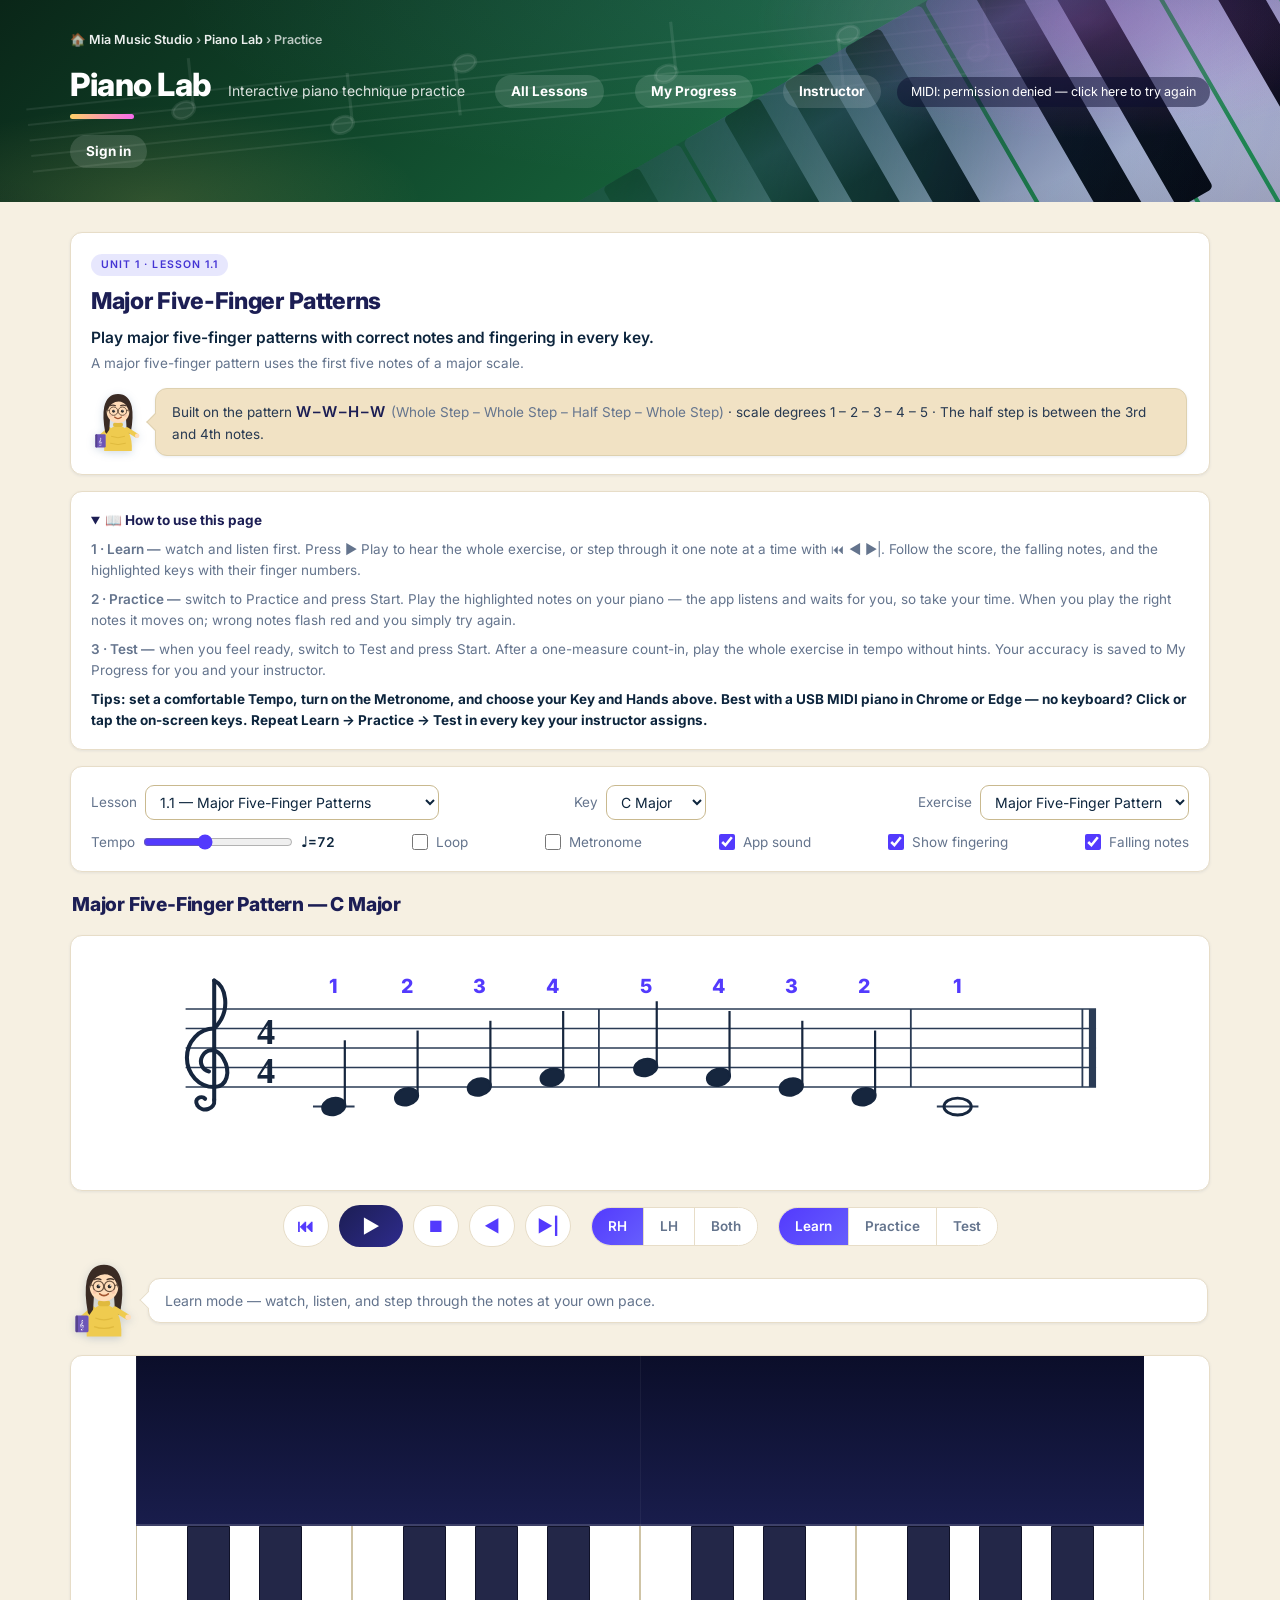
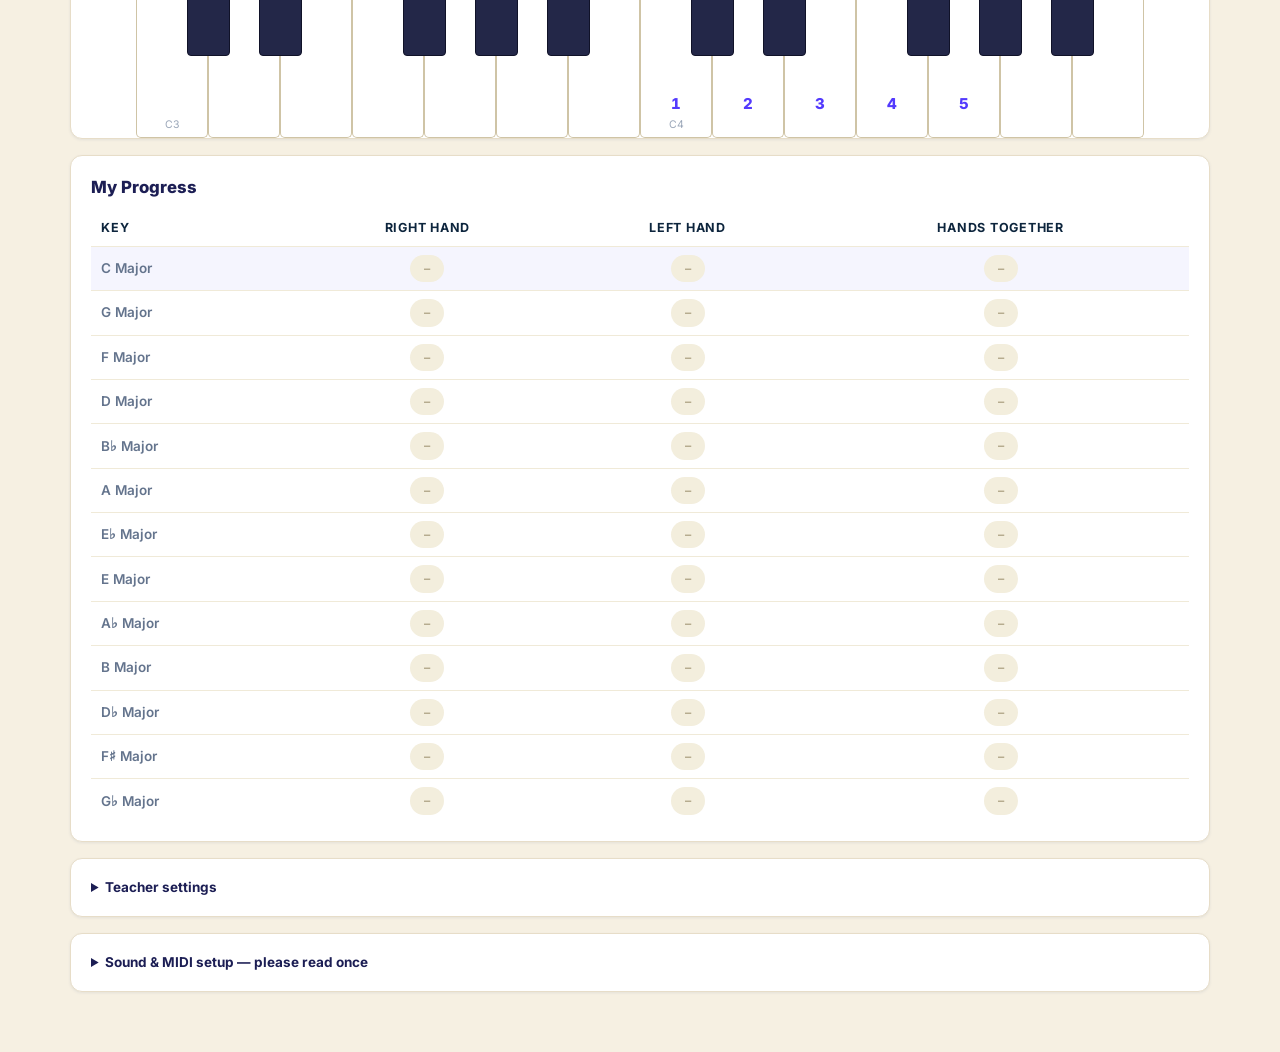
==== app.html @ 4e0ab6de "Piano Lab: prominent header Sign out for signed-in students (shared-device safe)" ====
<!DOCTYPE html>
<html lang="en">
<head>
<meta charset="UTF-8">
<meta name="viewport" content="width=device-width, initial-scale=1.0">
<title>Piano Lab</title>
<link rel="stylesheet" href="css/style.css?v=071">
<link rel="icon" type="image/svg+xml" href="favicon.svg">
</head>
<body>
<svg width="0" height="0" style="position:absolute" aria-hidden="true"><defs><g id="miaShape">
  <g class="armL"><line x1="42" y1="86" x2="26" y2="100" stroke="#EFCB4F" stroke-width="9" stroke-linecap="round"/></g>
  <path d="M34 92 Q28 60 32 40 Q38 14 60 14 Q82 14 88 40 Q92 60 86 92 Q82 98 78 94 L76 60 Q74 42 60 42 Q46 42 44 60 L42 94 Q38 98 34 92 Z" fill="#3A2B24"/>
  <path d="M32 130 Q30 82 60 78 Q90 82 88 130 Z" fill="#EFCB4F"/>
  <rect x="50" y="72" width="20" height="9" rx="4" fill="#e0ba3e"/>
  <path d="M46 100 Q60 106 74 100 M44 114 Q60 120 76 114" fill="none" stroke="#e0ba3e" stroke-width="2"/>
  <g><rect x="14" y="96" width="21" height="27" rx="2.5" fill="#6D55B8"/><rect x="14" y="96" width="4" height="27" rx="2" fill="#57448f"/><text x="19" y="116" font-size="15" fill="#fff" font-family="serif">&#119070;</text></g>
  <circle cx="60" cy="50" r="23" fill="#FFDCB8"/>
  <path d="M38 52 Q34 20 60 18 Q86 20 82 52 Q80 34 66 30 Q56 28 48 34 Q40 40 38 52 Z" fill="#3A2B24"/>
  <path class="browL" d="M44 38 Q50 35.5 55 38" fill="none" stroke="#4a382e" stroke-width="2.2" stroke-linecap="round"/>
  <path class="browR" d="M65 38 Q70 35.5 76 38" fill="none" stroke="#4a382e" stroke-width="2.2" stroke-linecap="round"/>
  <circle cx="51" cy="49" r="3" fill="#2B2B2B"/><circle cx="69" cy="49" r="3" fill="#2B2B2B"/>
  <circle cx="52.2" cy="47.9" r="1" fill="#fff"/><circle cx="70.2" cy="47.9" r="1" fill="#fff"/>
  <circle cx="51" cy="49" r="8.5" fill="none" stroke="#6b5340" stroke-width="2"/>
  <circle cx="69" cy="49" r="8.5" fill="none" stroke="#6b5340" stroke-width="2"/>
  <line x1="59.5" y1="49" x2="60.5" y2="49" stroke="#6b5340" stroke-width="2"/>
  <line x1="42.5" y1="48" x2="38" y2="46" stroke="#6b5340" stroke-width="2"/>
  <line x1="77.5" y1="48" x2="82" y2="46" stroke="#6b5340" stroke-width="2"/>
  <circle cx="45" cy="58" r="3" fill="#f6b8a0" opacity=".55"/><circle cx="75" cy="58" r="3" fill="#f6b8a0" opacity=".55"/>
  <path class="mouth-smile" d="M53 61 Q60 67 67 61" fill="none" stroke="#a3542f" stroke-width="2.6" stroke-linecap="round"/>
  <g class="armR"><line x1="78" y1="86" x2="97" y2="98" stroke="#EFCB4F" stroke-width="9" stroke-linecap="round"/><circle cx="99" cy="99" r="4.5" fill="#FFDCB8"/></g>
</g></defs></svg>
<header class="pl-header">
  <div class="inner">
    <nav class="crumbs">🏠 <a href="https://miahlee90.github.io/">Mia Music Studio</a> › <a href="index.html">Piano Lab</a> › <span data-i18n="crumb.practice"></span></nav>
    <h1 id="appName"></h1>
    <span class="sub" data-i18n="app.subtitle"></span>
    <a class="hdr-link" href="lessons.html" data-i18n="toc.title"></a>
    <a class="hdr-link" href="student.html" data-i18n="prog.myProgress"></a>
    <a class="hdr-link" href="teacher.html" data-i18n="nav.instructor"></a>
    <span class="midi-chip" id="midiChip" data-i18n="midi.init"></span>
  </div>
</header>
<main class="pl-main">
  <section class="lesson-head card">
    <div class="crumb" id="lessonCrumb"></div>
    <h2 id="lessonTitle"></h2>
    <p class="goal" id="lessonGoal"></p>
    <p class="desc" id="lessonDesc"></p>
    <div class="mia-strip mia-strip-sm">
      <svg class="mia-avatar" viewBox="10 8 100 126" aria-hidden="true"><use href="#miaShape"/></svg>
      <div class="mia-bubble" id="formulaChip"></div>
    </div>
  </section>
  <details class="pl-setup card" open>
    <summary data-i18n="howto.title"></summary>
    <p><b data-i18n="howto.s1t"></b> <span data-i18n="howto.s1b"></span></p>
    <p><b data-i18n="howto.s2t"></b> <span data-i18n="howto.s2b"></span></p>
    <p><b data-i18n="howto.s3t"></b> <span data-i18n="howto.s3b"></span></p>
    <p class="local-note" data-i18n="howto.tips"></p>
  </details>
  <section class="pl-controls card">
    <div class="ctl-row ctl-row-3col">
      <label><span data-i18n="ui.lesson"></span><select id="selLesson"></select></label>
      <label class="mid"><span data-i18n="ui.key"></span><select id="selKey"></select></label>
      <label id="exWrap"><span data-i18n="ui.exercise"></span><select id="selEx"></select></label>
    </div>
    <div class="ctl-row">
      <label class="tempo"><span data-i18n="ui.tempo"></span>
        <input type="range" id="tempo" min="40" max="144" step="4" value="72">
        <b>♩=<span id="tempoVal">72</span></b></label>
      <label class="chk"><input type="checkbox" id="chkLoop"><span data-i18n="ui.loop"></span></label>
      <label class="chk"><input type="checkbox" id="chkMet"><span data-i18n="ui.metronome"></span></label>
      <label class="chk" id="subdivWrap" style="display:none"><input type="checkbox" id="chkSubdiv"><span data-i18n="ui.subdiv"></span></label>
      <label class="chk"><input type="checkbox" id="chkSound" checked><span data-i18n="ui.sound"></span></label>
      <label class="chk"><input type="checkbox" id="chkFing" checked><span data-i18n="ui.fingering"></span></label>
      <label class="chk"><input type="checkbox" id="chkFall" checked><span data-i18n="ui.fall"></span></label>
      <label class="chk" id="guideWrap"><input type="checkbox" id="chkGuide"><span data-i18n="ui.guide"></span></label>
      <label class="tempo" id="tolWrap"><span data-i18n="ui.tolerance"></span>
        <input type="range" id="tol" min="80" max="400" step="20" value="180">
        <b><span id="tolVal">180</span> ms</b></label>
    </div>
  </section>

  <h2 id="exTitle" class="ex-title"></h2>
  <section id="score" class="score-wrap card" aria-label="Musical score"></section>
  <div class="play-strip">
    <div class="transport">
      <button id="btnRestart" data-i18n-title="ui.restart">⏮</button>
      <button id="btnPlay" class="big" data-i18n-title="ui.play">▶</button>
      <button id="btnStop" data-i18n-title="ui.stop">⏹</button>
      <button id="btnPrev" data-i18n-title="ui.prev">◀</button>
      <button id="btnNext" data-i18n-title="ui.next">▶|</button>
      <button id="btnStart" class="big start" data-i18n="ui.start"></button>
    </div>
    <div class="seg" id="segHand" role="group" aria-label="Hands"></div>
    <div class="seg" id="segMode" role="group" aria-label="Mode"></div>
  </div>
  <div class="mia-strip">
    <svg class="mia-avatar" viewBox="10 8 100 126" aria-hidden="true"><use href="#miaShape"/></svg>
    <div class="mia-bubble" id="fbText" aria-live="polite"></div>
  </div>
  <section id="kbd" class="kbd-wrap" aria-label="Piano keyboard"></section>

  <section class="card prog-card">
    <h3 data-i18n="prog.title"></h3>
    <div id="progList"></div>
  </section>

  <details class="pl-setup card" id="teacherPanel">
    <summary data-i18n="teacher.title"></summary>
    <p data-i18n="teacher.keys"></p>
    <div id="teacherKeys" class="tkeys"></div>
    <p style="margin-top:14px"><label class="chk"><input type="checkbox" id="chkFingEdit"><span data-i18n="ui.fingerEdit"></span></label></p>
  </details>

  <details class="pl-setup card">
    <summary data-i18n="setup.title"></summary>
    <p class="local-note" data-i18n="setup.local"></p>
    <p data-i18n="setup.p1"></p>
    <p data-i18n="setup.p2"></p>
    <p data-i18n="setup.p3"></p>
    <p data-i18n="setup.p4"></p>
  </details>
</main>
<script src="js/config.js?v=071"></script>
<script src="locales/en.js?v=071"></script>
<script src="locales/es.js?v=071"></script>
<script src="js/i18n.js?v=071"></script>
<script src="js/pitch.js?v=071"></script>
<script src="js/exercises.js?v=071"></script>
<script src="js/lessons.js?v=071"></script>
<script src="js/curriculum.js?v=071"></script>
<script src="js/lms.js?v=071"></script>
<script src="js/notation.js?v=071"></script>
<script src="js/piano.js?v=071"></script>
<script src="js/fall.js?v=071"></script>
<script src="js/audio.js?v=071"></script>
<script src="js/midi.js?v=071"></script>
<script src="js/player.js?v=071"></script>
<script src="js/practice.js?v=071"></script>
<script src="js/progress.js?v=071"></script>
<script src="js/app.js?v=071"></script>
</body>
</html>
---- css/style.css ----
/* Piano Lab — stylesheet aligned with the Music Fundamentals design system
   (DESIGN-stripe.md visual language): indigo CTA #533afd used sparingly,
   ink-navy text #0d253d (never black), cream background, gradient-mesh header
   band, pill buttons, 12px hairline cards with blue-tinted shadows, Inter.
   RH = indigo (primary), LH = amber (accent) — consistent everywhere. */
@import url('https://fonts.googleapis.com/css2?family=Inter:wght@300;400;500;600;800&display=swap');

:root{
  --primary:#533afd; --primary-dark:#4434d4; --primary-press:#2e2b8c; --primary-soft:#665efd;
  --primary-subtle:#b9b9f9; --brand-dark:#1c1e54;
  --ink:#0d253d; --ink-2:#273951; --muted:#64748d;
  --accent:#E8A33D; --accent-dark:#cf8f2e;
  --correct:#2E8B57; --wrong:#ea2261; --done:#9aa6b8;
  --bg:#f6f0e2; --card:#ffffff; --cream:#f1e2c4; --hairline:#e7ddc8; --hairline-input:#c9b98f;
  --rh:var(--primary); --lh:var(--accent-dark);
  --radius:12px;
  --shadow:0 1px 3px rgba(0,55,112,.08);
  --shadow-2:0 8px 24px rgba(0,55,112,.08), 0 2px 6px rgba(0,55,112,.04);
}
*{box-sizing:border-box;margin:0;padding:0}
body{font-family:Inter,"SF Pro Display",-apple-system,"Segoe UI",Roboto,"Noto Sans",sans-serif;
  background:var(--bg);color:var(--ink);font-size:15.5px;line-height:1.55}
b,strong{font-weight:600}

/* header — same hero art as the studio's lesson index: deep navy-indigo
   gradient, big diagonal piano keys entering from the right, faint tilted
   staff + notes, glow + vignette (artwork shared from the v2 design system) */
.pl-header{color:#fff;position:relative;overflow:hidden;
  /* Piano Lab identity: GREEN (matches the front door) */
  background:linear-gradient(135deg,#0a2618 0%,#155e38 55%,#27ae60 100%)}
.pl-header::before{
  content:"";position:absolute;inset:0;z-index:0;pointer-events:none;
  background:url("data:image/svg+xml;utf8,<svg xmlns='http://www.w3.org/2000/svg' width='900' height='260' viewBox='0 0 900 260' preserveAspectRatio='xMaxYMid slice'><defs><radialGradient id='glow' cx='0.68' cy='0.2' r='0.55'><stop offset='0' stop-color='%237fb4ff' stop-opacity='0.10'/><stop offset='1' stop-color='%237fb4ff' stop-opacity='0'/></radialGradient><radialGradient id='vig' cx='0.42' cy='0.4' r='0.85'><stop offset='0.6' stop-color='%23070926' stop-opacity='0'/><stop offset='1' stop-color='%23070926' stop-opacity='0.38'/></radialGradient><linearGradient id='wk' x1='0' y1='0' x2='0' y2='1'><stop offset='0' stop-color='%23767cbe'/><stop offset='0.45' stop-color='%23c3c8ef'/><stop offset='1' stop-color='%23f0f2ff'/></linearGradient><linearGradient id='bk' x1='0' y1='0' x2='0' y2='1'><stop offset='0' stop-color='%2305060f'/><stop offset='0.18' stop-color='%23343a68'/><stop offset='0.4' stop-color='%230b0d24'/><stop offset='1' stop-color='%2305060f'/></linearGradient><linearGradient id='amb' x1='0' y1='0' x2='1' y2='1'><stop offset='0' stop-color='%230a0c2e' stop-opacity='0.6'/><stop offset='0.55' stop-color='%230a0c2e' stop-opacity='0.15'/><stop offset='1' stop-color='%230a0c2e' stop-opacity='0'/></linearGradient><linearGradient id='fadeG' x1='0' y1='0' x2='1' y2='0.6'><stop offset='0' stop-color='%23000000' stop-opacity='0'/><stop offset='0.35' stop-color='%23ffffff' stop-opacity='0.3'/><stop offset='0.7' stop-color='%23ffffff' stop-opacity='0.9'/><stop offset='1' stop-color='%23ffffff'/></linearGradient><mask id='fade'><rect x='330' y='-80' width='700' height='420' fill='url(%23fadeG)'/></mask></defs><rect width='900' height='260' fill='url(%23glow)'/><g stroke='%23ffffff' stroke-opacity='0.08' stroke-width='1.4' transform='rotate(-6 400 130)'><line x1='20' y1='96' x2='740' y2='96'/><line x1='20' y1='107' x2='740' y2='107'/><line x1='20' y1='118' x2='740' y2='118'/><line x1='20' y1='129' x2='740' y2='129'/><line x1='20' y1='140' x2='740' y2='140'/></g><g fill='%23ffffff' fill-opacity='0.09' stroke='%23ffffff' stroke-opacity='0.09' stroke-width='2.2' transform='rotate(-6 400 130)'><ellipse cx='130' cy='108' rx='8' ry='5.6' transform='rotate(-18 130 108)'/><line x1='137' y1='106' x2='137' y2='72'/><ellipse cx='240' cy='130' rx='8' ry='5.6' transform='rotate(-18 240 130)'/><line x1='247' y1='128' x2='247' y2='94'/><ellipse cx='330' cy='96' rx='8' ry='5.6' transform='rotate(-18 330 96)'/><line x1='323' y1='98' x2='323' y2='132'/><ellipse cx='470' cy='118' rx='8' ry='5.6' transform='rotate(-18 470 118)'/><line x1='477' y1='116' x2='477' y2='82'/><ellipse cx='600' cy='104' rx='8' ry='5.6' transform='rotate(-18 600 104)'/><line x1='593' y1='106' x2='593' y2='140'/><ellipse cx='690' cy='126' rx='8' ry='5.6' transform='rotate(-18 690 126)'/><line x1='697' y1='124' x2='697' y2='90'/></g><g transform='rotate(-30 900 320)' mask='url(%23fade)'><rect x='470' y='-30' width='46' height='360' rx='4' fill='url(%23wk)'/><rect x='519' y='-30' width='46' height='360' rx='4' fill='url(%23wk)'/><rect x='568' y='-30' width='46' height='360' rx='4' fill='url(%23wk)'/><rect x='617' y='-30' width='46' height='360' rx='4' fill='url(%23wk)'/><rect x='666' y='-30' width='46' height='360' rx='4' fill='url(%23wk)'/><rect x='715' y='-30' width='46' height='360' rx='4' fill='url(%23wk)'/><rect x='764' y='-30' width='46' height='360' rx='4' fill='url(%23wk)'/><rect x='813' y='-30' width='46' height='360' rx='4' fill='url(%23wk)'/><rect x='862' y='-30' width='46' height='360' rx='4' fill='url(%23wk)'/><rect x='911' y='-30' width='46' height='360' rx='4' fill='url(%23wk)'/><rect x='960' y='-30' width='46' height='360' rx='4' fill='url(%23wk)'/><rect x='1009' y='-30' width='46' height='360' rx='4' fill='url(%23wk)'/><rect x='503' y='-30' width='29' height='215' rx='3.5' fill='url(%23bk)'/><rect x='552' y='-30' width='29' height='215' rx='3.5' fill='url(%23bk)'/><rect x='650' y='-30' width='29' height='215' rx='3.5' fill='url(%23bk)'/><rect x='699' y='-30' width='29' height='215' rx='3.5' fill='url(%23bk)'/><rect x='748' y='-30' width='29' height='215' rx='3.5' fill='url(%23bk)'/><rect x='846' y='-30' width='29' height='215' rx='3.5' fill='url(%23bk)'/><rect x='895' y='-30' width='29' height='215' rx='3.5' fill='url(%23bk)'/><rect x='993' y='-30' width='29' height='215' rx='3.5' fill='url(%23bk)'/><rect x='1042' y='-30' width='29' height='215' rx='3.5' fill='url(%23bk)'/><rect x='460' y='-30' width='640' height='380' fill='url(%23amb)'/></g><rect width='900' height='260' fill='url(%23vig)'/></svg>") right center/cover no-repeat}
.pl-header::after{content:"";position:absolute;inset:0;pointer-events:none;background:
  radial-gradient(40% 90% at 85% 10%,rgba(249,107,238,.22),transparent 65%),
  radial-gradient(35% 80% at 12% 100%,rgba(255,209,102,.14),transparent 60%)}
.pl-header .inner{max-width:1180px;margin:0 auto;padding:30px 20px 34px;position:relative;z-index:1;
  display:flex;align-items:baseline;gap:16px;flex-wrap:wrap}
.pl-header h1{margin:0;font-size:2rem;font-weight:800;letter-spacing:-.5px;line-height:1.15}
.pl-header h1::after{content:"";display:block;width:64px;height:5px;border-radius:3px;
  background:linear-gradient(90deg,#ffd166,#f96bee);margin-top:10px}
.pl-header .sub{color:rgba(255,255,255,.85);font-size:14px}
.crumbs{width:100%;font-size:12.5px;font-weight:600;color:rgba(255,255,255,.72);margin-bottom:2px}
.crumbs a{color:rgba(255,255,255,.92);text-decoration:none}
.crumbs a:hover{text-decoration:underline}
.hdr-link{margin-left:auto;color:#fff;font-size:13.5px;font-weight:700;
  background:rgba(255,255,255,.13);padding:6px 16px;border-radius:9999px;text-decoration:none}
.hdr-link:hover{background:rgba(255,255,255,.24);text-decoration:none}
/* header identity + Sign out (shared-device essential) */
.hdr-auth{display:inline-flex;align-items:center;gap:10px}
.hdr-user{color:rgba(255,255,255,.92);font-size:13px;font-weight:700;white-space:nowrap;
  max-width:180px;overflow:hidden;text-overflow:ellipsis}
.hdr-signout{font:inherit;font-size:13.5px;font-weight:800;cursor:pointer;color:#1c1e54;
  background:#ffd166;border:0;padding:7px 18px;border-radius:9999px;
  box-shadow:0 4px 12px rgba(255,209,102,.35)}
.hdr-signout:hover{background:#ffc247}
/* language selector (mounted in the header by i18n.js — same look as Aural Lab) */
.lang-sel{font:600 13px/1.2 Inter,"Noto Sans KR","Malgun Gothic",sans-serif;color:#fff;
  background:rgba(255,255,255,.13);border:1px solid rgba(255,255,255,.35);
  border-radius:9999px;padding:6px 12px;cursor:pointer}
.lang-sel option{color:var(--ink)}
.midi-chip{font-size:12.5px;background:rgba(10,12,46,.5);color:#fff;
  padding:5px 14px;border-radius:9999px;font-feature-settings:"tnum"}
.pl-main{max-width:1180px;margin:0 auto;padding:14px 20px 60px}

.card{background:var(--card);border:1px solid var(--hairline);border-radius:var(--radius);
  box-shadow:var(--shadow);padding:18px 20px;margin-top:16px}

/* lesson framing */
.lesson-head .crumb{display:inline-block;font-size:10.5px;font-weight:600;letter-spacing:.1em;
  text-transform:uppercase;color:var(--primary-dark);background:rgba(185,185,249,.35);
  border-radius:9999px;padding:3px 10px;margin-bottom:8px}
.lesson-head h2{margin:0 0 6px;font-size:1.45rem;font-weight:800;letter-spacing:-.3px;color:var(--brand-dark)}
.lesson-head .goal{margin:0;font-weight:600}
.lesson-head .desc{margin:3px 0 0;color:var(--muted);font-size:13.5px}
.mia-strip-sm{margin:12px 0 0}
.mia-strip-sm .mia-avatar{width:50px;height:62px}
.mia-strip-sm .mia-bubble{background:var(--cream);border-color:#ded1b0;flex:0 1 auto;
  font-size:13.5px;color:var(--ink-2)}
.mia-strip-sm .mia-bubble::before{background:var(--cream);border-color:#ded1b0}
.mia-strip-sm .mia-bubble b{color:var(--brand-dark);font-size:15px;letter-spacing:1.5px}
.pattern-long{color:var(--muted)}

/* controls */
.pl-controls{display:flex;flex-direction:column;gap:12px}
/* every control row spreads edge-to-edge: first item flush left, last item
   flush right, even spacing between */
.ctl-row{display:flex;align-items:center;gap:14px;flex-wrap:wrap;justify-content:space-between}
/* row 1: Lesson left, Key dead-center, Exercise right (center holds even
   when the Exercise selector is hidden) */
.ctl-row-3col{display:grid;grid-template-columns:1fr auto 1fr;align-items:center}
.ctl-row-3col label:first-child{justify-self:start}
.ctl-row-3col .mid{justify-self:center}
.ctl-row-3col #exWrap{justify-self:end}
/* row 2: hand + mode segments gathered in the center */
.ctl-row-center{justify-content:center;gap:26px}
.ctl-row label{display:flex;align-items:center;gap:8px;font-size:13.5px;color:var(--muted)}
.ctl-row select{font:inherit;font-size:14px;padding:7px 10px;border:1px solid var(--hairline-input);
  border-radius:9px;background:#fff;color:var(--ink)}
.seg{display:flex;border:1px solid var(--hairline);border-radius:9999px;overflow:hidden;background:#fff}
.seg button{border:0;border-radius:0;background:#fff;color:var(--muted);padding:8px 16px;
  font:inherit;font-size:13.5px;font-weight:600;cursor:pointer;min-height:36px;transition:background .15s}
.seg button+button{border-left:1px solid var(--hairline)}
.seg button.on{background:linear-gradient(135deg,#533afd,#665efd);color:#fff}
.seg button:focus-visible,button:focus-visible,input:focus-visible,select:focus-visible,summary:focus-visible{
  outline:2px solid var(--primary);outline-offset:2px}
.tempo input[type=range]{width:150px;accent-color:var(--primary)}
.tempo b{font-feature-settings:"tnum";color:var(--ink)}
.chk input{width:16px;height:16px;accent-color:var(--primary)}
.transport{display:flex;align-items:center;gap:10px}
/* playback controls + hand/mode segments live between the score and the
   keyboard, centered on one line */
.play-strip{display:flex;align-items:center;justify-content:center;gap:20px;
  flex-wrap:wrap;margin:14px 0 0}
.transport button{font:inherit;font-weight:700;cursor:pointer;border:1px solid var(--hairline);
  border-radius:9999px;background:#fff;color:var(--primary);min-width:46px;min-height:42px;
  font-size:17px;transition:transform .12s,box-shadow .2s}
.transport button:hover{background:var(--bg);box-shadow:var(--shadow)}
.transport button:active{transform:scale(.97)}
.transport button.big{min-width:64px;font-size:19px;color:#fff;border:none;
  background:linear-gradient(135deg,#1c1e54,#2e2b8c)}
.transport button.big:hover{background:linear-gradient(135deg,#23265f,#3a37a8);
  box-shadow:0 4px 14px rgba(28,30,84,.4)}
.transport button.start{background:linear-gradient(135deg,#533afd,#665efd);font-size:15.5px;padding:0 24px}
.transport button.start:hover{background:linear-gradient(135deg,#4434d4,#533afd);
  box-shadow:0 4px 14px rgba(83,58,253,.35)}
.transport button:disabled{opacity:.4;cursor:default;box-shadow:none;transform:none}

.ex-title{margin:18px 2px 8px;font-size:1.2rem;font-weight:800;letter-spacing:-.2px;color:var(--brand-dark)}

/* score */
.score-wrap{overflow-x:auto;padding:12px 16px}
.pl-score{display:block;min-width:640px;max-width:980px;width:100%;height:auto;margin:0 auto}
.pl-score .staffline,.pl-score .ledger{stroke:#2a3b55;stroke-width:1.1}
.pl-score .ledger{stroke-width:1.6}
.pl-score .stem{stroke:#16263e;stroke-width:1.7}
.pl-score .barline{stroke:#2a3b55;stroke-width:1.4}
.pl-score .barfinal{fill:#2a3b55}
.pl-score .brace{fill:none;stroke:#2a3b55;stroke-width:3.4}
.pl-score .clef-stroke{fill:none;stroke:#16263e;stroke-width:3.1;stroke-linecap:round}
.pl-score .clef-path{fill:#16263e}
.pl-score .clefdot{fill:#16263e}
.pl-score .acc,.pl-score .tsig{fill:#16263e;font-family:"Segoe UI Symbol","Times New Roman",serif}
.pl-score .tsig{font-weight:800;font-family:Georgia,serif}
.pl-score .note{fill:#16263e;stroke:#16263e;stroke-width:1.6}
/* hollow (half/whole) noteheads: transparent center so staff lines show
   through the hole, as in engraved notation */
.pl-score .note.hollow{fill:transparent;stroke-width:2.2}
.pl-score .beam{fill:#16263e}
.pl-score .flag{fill:none;stroke:#16263e;stroke-width:2.6;stroke-linecap:round}
.pl-score .rest{fill:#16263e}
.pl-score .rest-stroke{fill:none;stroke:#16263e;stroke-width:2}
.pl-score .tie{fill:none;stroke:#16263e;stroke-width:1.8}
.pl-score .dot{fill:#16263e}
.nstep.st-current .flag{stroke:var(--primary)}
.nstep.st-done .flag{stroke:var(--done)}
.pl-score .fing{font:800 15px Inter,"Segoe UI",sans-serif}
.pl-score .fing-rh{fill:var(--rh)}
.pl-score .fing-lh{fill:var(--lh)}
.pl-score .fing.editable{cursor:pointer;text-decoration:underline}
.pl-score .roman{font:700 19px Georgia,serif;fill:var(--ink-2)}
/* hollow noteheads stay TRANSPARENT in every state — staff lines must show
   through the hole; states color the ring (stroke) only */
.nstep.st-current .note{fill:var(--primary);stroke:var(--primary)}
.nstep.st-current .note.hollow{fill:transparent}
.nstep.st-current .stem{stroke:var(--primary)}
.nstep.st-cursor .note{stroke:var(--primary);stroke-width:2.6}
.nstep.st-correct .note{fill:var(--correct);stroke:var(--correct)}
.nstep.st-correct .note.hollow{fill:transparent}
.nstep.st-wrong .note{fill:var(--wrong);stroke:var(--wrong)}
.nstep.st-wrong .note.hollow{fill:transparent}
.nstep.st-done .note{fill:var(--done);stroke:var(--done)}
.nstep.st-done .note.hollow{fill:transparent}
.nstep.st-done .stem{stroke:var(--done)}
.nstep.st-done .fing{opacity:.45}

/* keyboard */
.kbd-wrap{margin-top:16px}
.pl-kbd{border:1px solid var(--hairline);border-radius:var(--radius);
  box-shadow:var(--shadow);background:#fff;overflow-x:auto;
  user-select:none;touch-action:pan-x;padding:0 2px}
.pl-kbd-inner{position:relative;margin:0 auto}
.pl-fall{display:block;width:100%;height:170px}
.pl-keys{position:relative;height:212px}
.pk{position:absolute;top:0;cursor:pointer;
  /* touch play: no scroll/zoom gestures on the keys, no tap highlight,
     no long-press text selection or callout */
  touch-action:none;-webkit-tap-highlight-color:transparent;
  -webkit-user-select:none;user-select:none;-webkit-touch-callout:none}
.pk-w{height:100%;background:#fff;border:1px solid #cfc4a6;border-top:0;border-radius:0 0 5px 5px}
.pk-b{height:61%;background:#232748;border:1px solid #101228;border-radius:0 0 4px 4px;z-index:2}
.pk-lbl{position:absolute;bottom:4px;left:0;right:0;text-align:center;font-size:10.5px;color:#9aa6b8;pointer-events:none}
.pk-fing{position:absolute;left:0;right:0;text-align:center;font-weight:800;pointer-events:none;
  font-feature-settings:"tnum"}
.pk-w .pk-fing{bottom:22px;font-size:15px}
.pk-b .pk-fing{bottom:6px;font-size:13.5px}
.pk-w .pk-fing-rh{color:var(--rh)}
.pk-w .pk-fing-lh{color:var(--lh)}
.pk-b .pk-fing-rh{color:#b9b9f9}
.pk-b .pk-fing-lh{color:#f5cf8e}
.pk-w.k-target-rh{background:#e6e2ff;box-shadow:inset 0 -5px 0 var(--primary)}
.pk-b.k-target-rh{background:#665efd;box-shadow:inset 0 -5px 0 var(--primary-press)}
.pk-w.k-target-lh{background:#fdeed3;box-shadow:inset 0 -5px 0 var(--accent)}
.pk-b.k-target-lh{background:#cf8f2e;box-shadow:inset 0 -5px 0 #8a5f1e}
.pk-w.k-correct{background:#cfe9da}
.pk-b.k-correct{background:#2E8B57}
.pk-w.k-wrong{background:#fbd3e0}
.pk-b.k-wrong{background:#ea2261}
.pk-w.k-pressed{background:#e9ecf2}
.pk-b.k-pressed{background:#4a5170}
.pk-w.k-pressed.k-target-rh{background:#d6d0ff}
.pk-w.k-pressed.k-target-lh{background:#f8e2b8}

/* Mia + feedback bubble (between score and keyboard) */
.mia-strip{display:flex;align-items:center;gap:12px;margin:14px 2px 0}
.mia-avatar{width:64px;height:78px;flex:none;filter:drop-shadow(0 2px 4px rgba(0,55,112,.18))}
.mia-bubble{position:relative;flex:1;background:#fff;border:1px solid var(--hairline);
  border-radius:12px;box-shadow:var(--shadow);padding:11px 16px;
  font-size:14px;color:var(--muted);min-height:20px}
.mia-bubble::before{content:"";position:absolute;left:-7px;top:50%;
  transform:translateY(-50%) rotate(45deg);width:12px;height:12px;background:#fff;
  border-left:1px solid var(--hairline);border-bottom:1px solid var(--hairline)}
.mia-bubble b{color:var(--ink)}

/* progress card — full width */
.prog-card h3{margin:0 0 10px;font-size:1.05rem;font-weight:800;color:var(--brand-dark)}
.ps{width:100%;border-collapse:collapse;font-size:13.5px;font-feature-settings:"tnum"}
.ps th,.ps td{border-bottom:1px solid #f0ead8;padding:8px 10px;text-align:center;color:var(--muted)}
.ps th{color:var(--ink);font-size:12.5px;text-transform:uppercase;letter-spacing:.06em}
.ps td:first-child,.ps th:first-child{text-align:left}
.ps-key{font-weight:600;color:var(--ink)}
.ps tr.ps-active td{background:rgba(185,185,249,.14)}
.ps tr:last-child td{border-bottom:0}
.pill{display:inline-block;min-width:34px;padding:4px 12px;border-radius:9999px;font-weight:700;font-size:12.5px}
.pill-completed{background:#d9efe2;color:#1d6b42}
.pill-progress{background:#fdeed3;color:var(--accent-dark)}
.pill-none{background:#f3eedd;color:#b6ac8e}

/* All Lessons index (Music Fundamentals style) */
.toc-progress{margin:18px 2px 4px;font-weight:600;color:var(--ink-2)}
.unit-group{background:var(--card);border:1px solid var(--hairline);border-radius:var(--radius);
  box-shadow:var(--shadow);margin-top:14px;overflow:hidden}
.unit-head{display:flex;justify-content:space-between;align-items:center;cursor:pointer;
  padding:14px 18px;font-weight:800;color:var(--brand-dark)}
.unit-head span:last-child{transition:transform .15s;color:var(--muted)}
.unit-group.open .unit-head span:last-child{transform:rotate(180deg)}
.unit-body{display:none;border-top:1px solid var(--hairline)}
.unit-group.open .unit-body{display:block}
.lesson-link{display:flex;justify-content:space-between;align-items:center;gap:10px;
  padding:12px 18px;color:var(--ink);text-decoration:none;border-bottom:1px solid #f0ead8;
  transition:transform .12s,box-shadow .15s}
.lesson-link:last-child{border-bottom:0}
.lesson-link:hover{background:var(--bg);text-decoration:none}
.lnum{display:inline-block;min-width:44px;font-weight:800;color:var(--primary)}
.toc-done{color:var(--correct);font-weight:800;font-size:13px}
.toc-part{color:var(--accent-dark);font-weight:800;font-size:13px}

/* teacher & setup */
.pl-setup{margin-top:16px;color:var(--muted);font-size:13.5px}
.pl-setup summary{cursor:pointer;font-weight:700;color:var(--brand-dark)}
.pl-setup p{margin:8px 0 0}
.tkeys{display:flex;flex-wrap:wrap;gap:8px 16px;margin-top:8px}
.tkeys label{display:flex;gap:6px;align-items:center;font-size:13.5px;color:var(--ink)}
.tkeys input{accent-color:var(--primary)}
.local-note{font-weight:700;color:var(--ink)}

@media(max-width:900px){
  .pl-keys{height:160px}
  .pl-fall{height:130px}
}
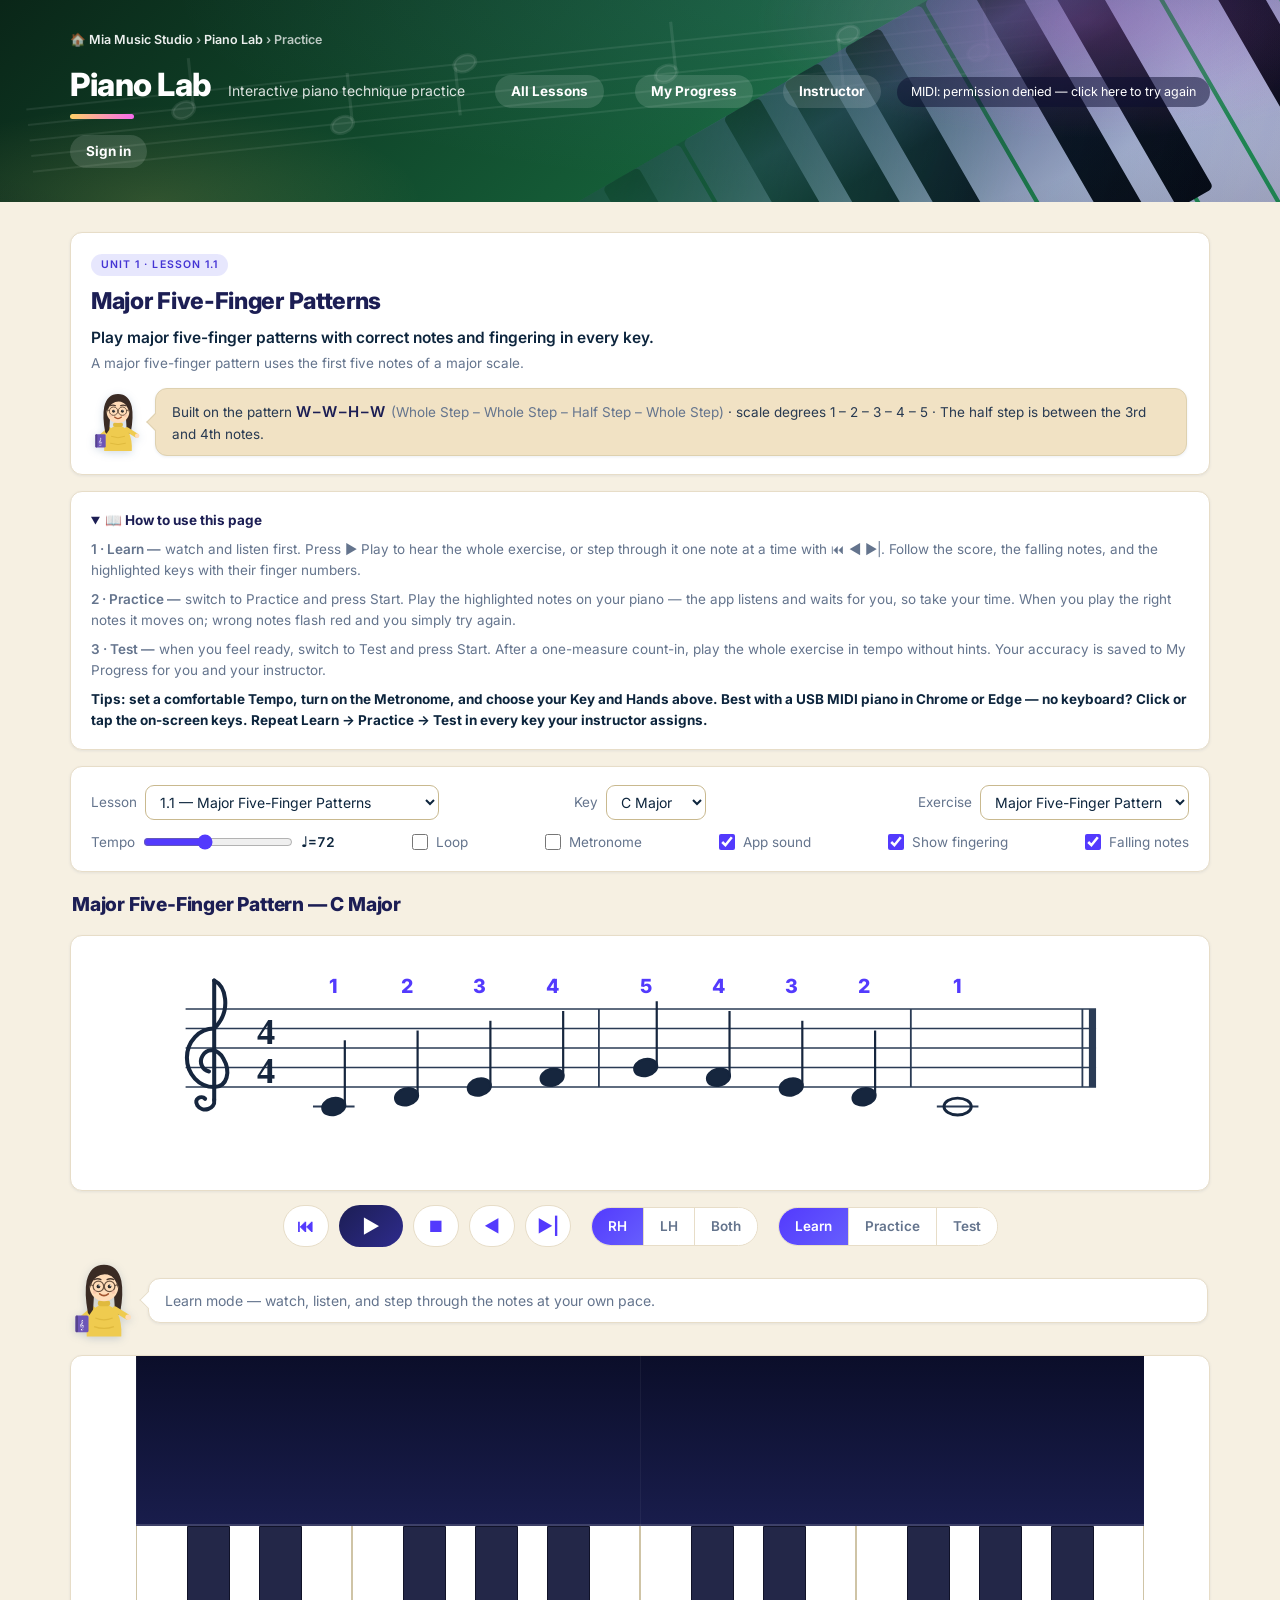
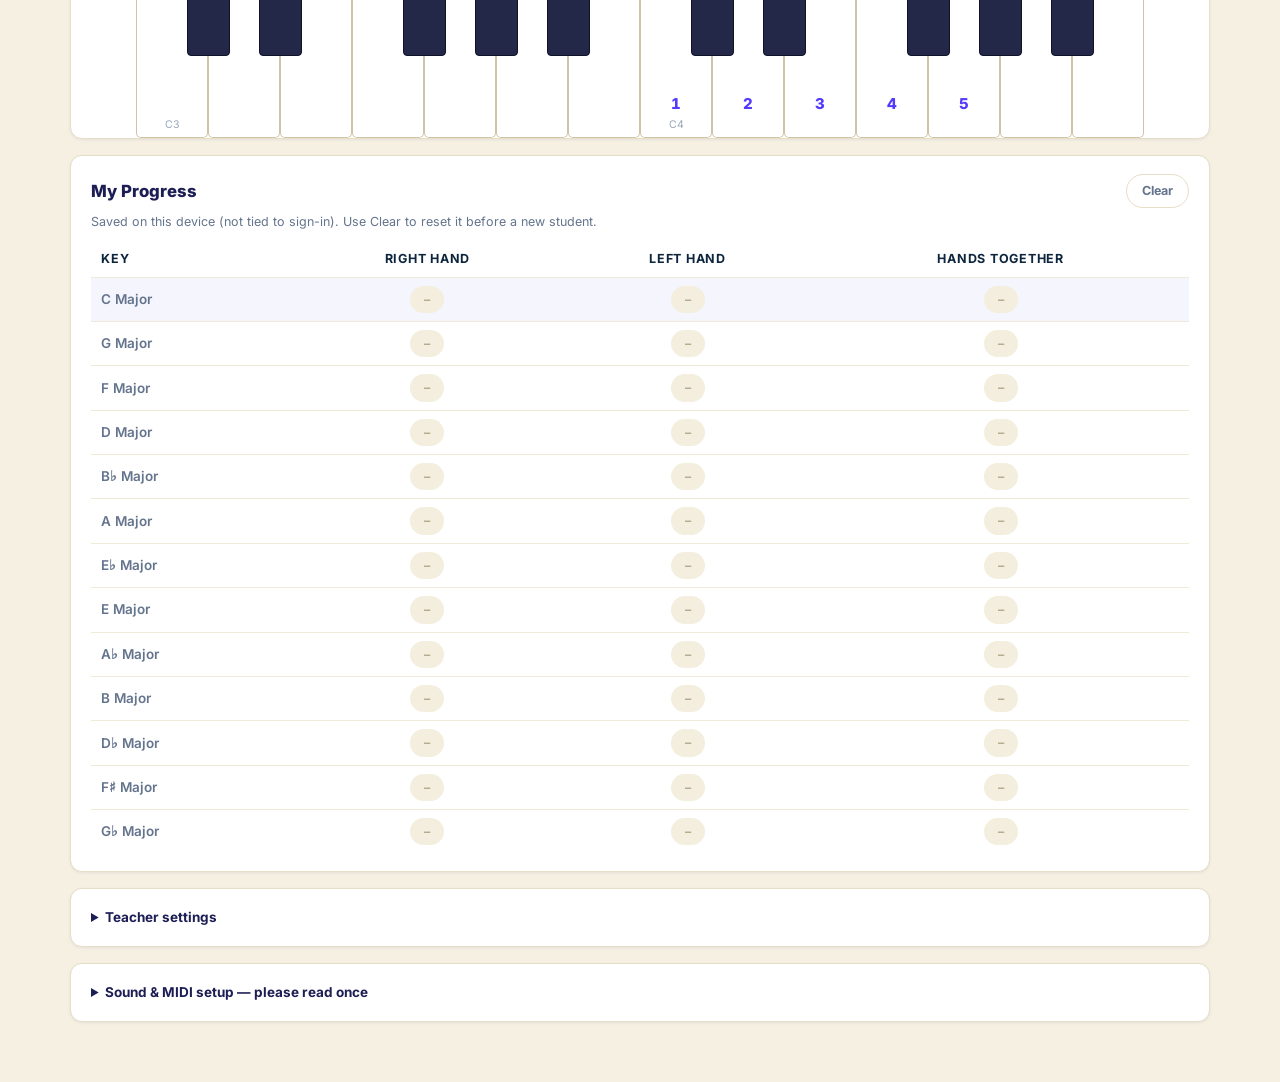
==== commit 9ca6a939: "Piano Lab: Clear button to reset the device-local My Progress table" ====
--- a/app.html
+++ b/app.html
@@ -4,7 +4,7 @@
 <meta charset="UTF-8">
 <meta name="viewport" content="width=device-width, initial-scale=1.0">
 <title>Piano Lab</title>
-<link rel="stylesheet" href="css/style.css?v=071">
+<link rel="stylesheet" href="css/style.css?v=072">
 <link rel="icon" type="image/svg+xml" href="favicon.svg">
 </head>
 <body>
@@ -103,7 +103,11 @@
   <section id="kbd" class="kbd-wrap" aria-label="Piano keyboard"></section>
 
   <section class="card prog-card">
-    <h3 data-i18n="prog.title"></h3>
+    <div class="prog-head">
+      <h3 data-i18n="prog.title"></h3>
+      <button type="button" id="btnClearProg" class="prog-clear" data-i18n="prog.clear"></button>
+    </div>
+    <p class="prog-note" data-i18n="prog.deviceNote"></p>
     <div id="progList"></div>
   </section>
 
@@ -123,23 +127,23 @@
     <p data-i18n="setup.p4"></p>
   </details>
 </main>
-<script src="js/config.js?v=071"></script>
-<script src="locales/en.js?v=071"></script>
-<script src="locales/es.js?v=071"></script>
-<script src="js/i18n.js?v=071"></script>
-<script src="js/pitch.js?v=071"></script>
-<script src="js/exercises.js?v=071"></script>
-<script src="js/lessons.js?v=071"></script>
-<script src="js/curriculum.js?v=071"></script>
-<script src="js/lms.js?v=071"></script>
-<script src="js/notation.js?v=071"></script>
-<script src="js/piano.js?v=071"></script>
-<script src="js/fall.js?v=071"></script>
-<script src="js/audio.js?v=071"></script>
-<script src="js/midi.js?v=071"></script>
-<script src="js/player.js?v=071"></script>
-<script src="js/practice.js?v=071"></script>
-<script src="js/progress.js?v=071"></script>
-<script src="js/app.js?v=071"></script>
+<script src="js/config.js?v=072"></script>
+<script src="locales/en.js?v=072"></script>
+<script src="locales/es.js?v=072"></script>
+<script src="js/i18n.js?v=072"></script>
+<script src="js/pitch.js?v=072"></script>
+<script src="js/exercises.js?v=072"></script>
+<script src="js/lessons.js?v=072"></script>
+<script src="js/curriculum.js?v=072"></script>
+<script src="js/lms.js?v=072"></script>
+<script src="js/notation.js?v=072"></script>
+<script src="js/piano.js?v=072"></script>
+<script src="js/fall.js?v=072"></script>
+<script src="js/audio.js?v=072"></script>
+<script src="js/midi.js?v=072"></script>
+<script src="js/player.js?v=072"></script>
+<script src="js/practice.js?v=072"></script>
+<script src="js/progress.js?v=072"></script>
+<script src="js/app.js?v=072"></script>
 </body>
 </html>
--- a/css/style.css
+++ b/css/style.css
@@ -223,7 +223,12 @@
 .mia-bubble b{color:var(--ink)}
 
 /* progress card — full width */
-.prog-card h3{margin:0 0 10px;font-size:1.05rem;font-weight:800;color:var(--brand-dark)}
+.prog-card h3{margin:0;font-size:1.05rem;font-weight:800;color:var(--brand-dark)}
+.prog-head{display:flex;align-items:center;justify-content:space-between;gap:12px;flex-wrap:wrap;margin-bottom:4px}
+.prog-clear{font:inherit;font-size:12.5px;font-weight:700;cursor:pointer;color:var(--muted);
+  background:#fff;border:1px solid var(--hairline);padding:6px 15px;border-radius:9999px}
+.prog-clear:hover{background:var(--bg);color:var(--wrong);border-color:var(--wrong)}
+.prog-note{margin:0 0 10px;font-size:12.5px;color:var(--muted)}
 .ps{width:100%;border-collapse:collapse;font-size:13.5px;font-feature-settings:"tnum"}
 .ps th,.ps td{border-bottom:1px solid #f0ead8;padding:8px 10px;text-align:center;color:var(--muted)}
 .ps th{color:var(--ink);font-size:12.5px;text-transform:uppercase;letter-spacing:.06em}
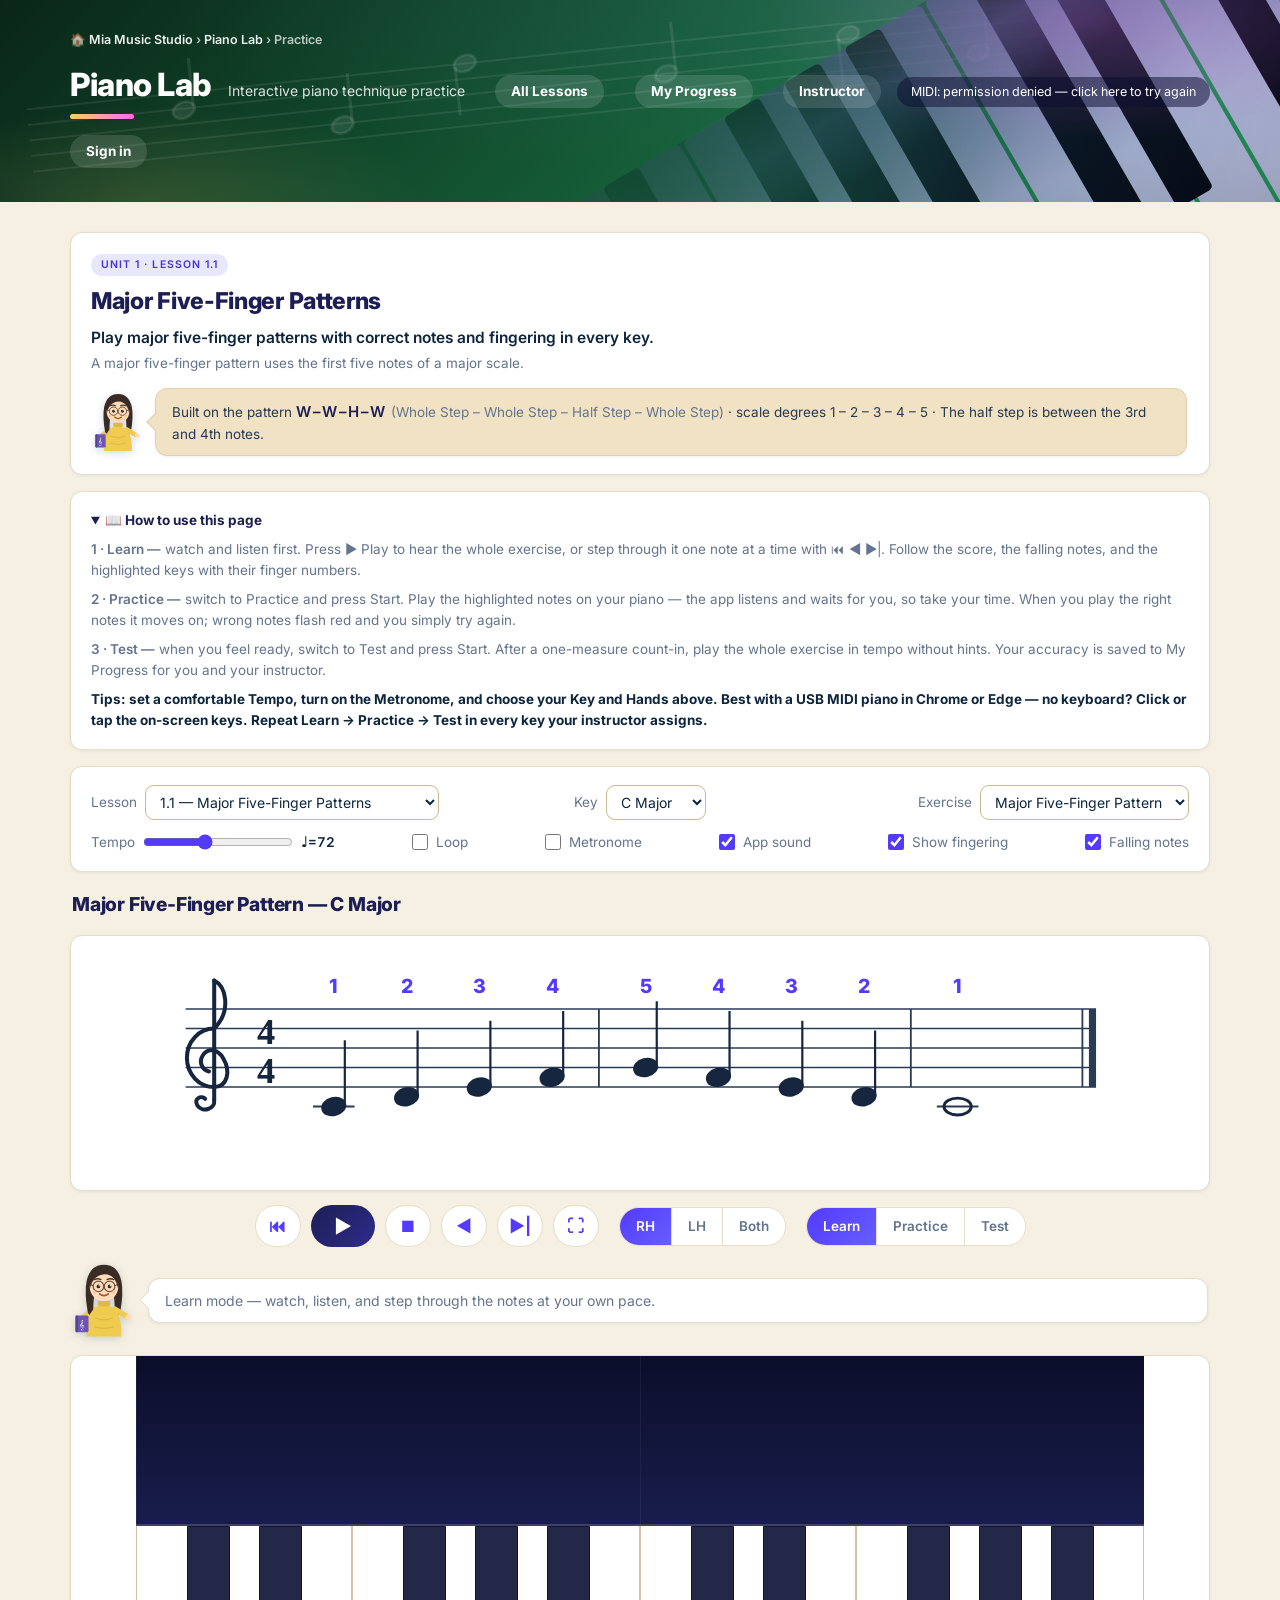
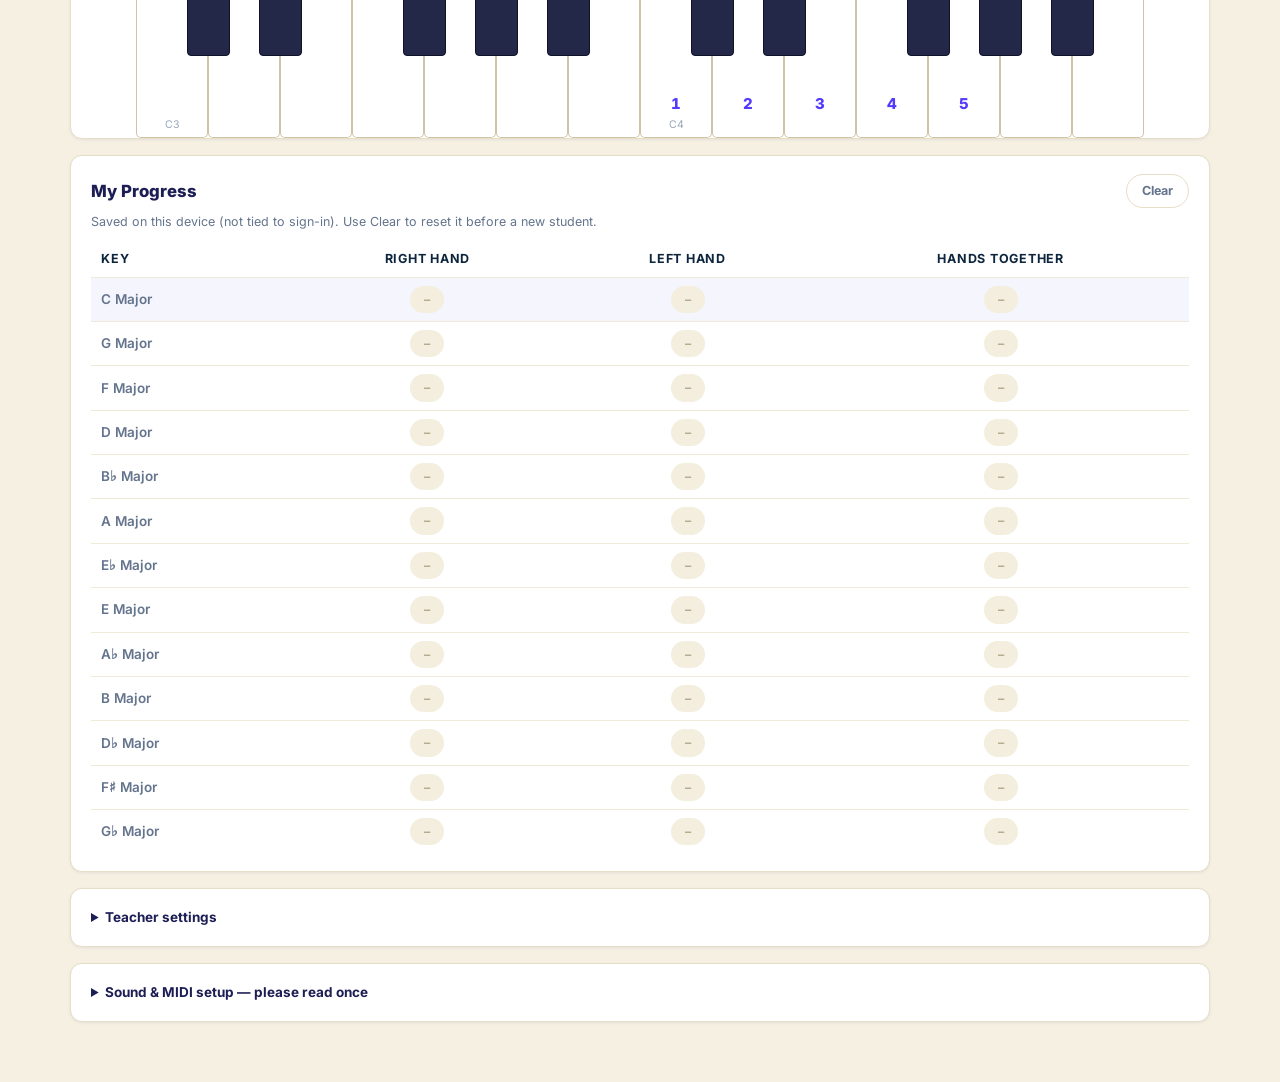
==== commit fa8dc6af: "Piano Lab: full-screen practice mode (⛶ button + ⚙ settings) Adds a ⛶ button to the transport that f" ====
--- a/app.html
+++ b/app.html
@@ -4,7 +4,7 @@
 <meta charset="UTF-8">
 <meta name="viewport" content="width=device-width, initial-scale=1.0">
 <title>Piano Lab</title>
-<link rel="stylesheet" href="css/style.css?v=072">
+<link rel="stylesheet" href="css/style.css?v=073">
 <link rel="icon" type="image/svg+xml" href="favicon.svg">
 </head>
 <body>
@@ -32,7 +32,7 @@
 </g></defs></svg>
 <header class="pl-header">
   <div class="inner">
-    <nav class="crumbs">🏠 <a href="https://miahlee90.github.io/">Mia Music Studio</a> › <a href="index.html">Piano Lab</a> › <span data-i18n="crumb.practice"></span></nav>
+    <nav class="crumbs">🏠 <a href="https://miamusicstudio.com/">Mia Music Studio</a> › <a href="index.html">Piano Lab</a> › <span data-i18n="crumb.practice"></span></nav>
     <h1 id="appName"></h1>
     <span class="sub" data-i18n="app.subtitle"></span>
     <a class="hdr-link" href="lessons.html" data-i18n="toc.title"></a>
@@ -92,6 +92,8 @@
       <button id="btnPrev" data-i18n-title="ui.prev">◀</button>
       <button id="btnNext" data-i18n-title="ui.next">▶|</button>
       <button id="btnStart" class="big start" data-i18n="ui.start"></button>
+      <button id="btnFull" data-i18n-title="ui.fullscreen">⛶</button>
+      <button id="btnFillCog" class="fill-only" data-i18n-title="ui.settings">⚙</button>
     </div>
     <div class="seg" id="segHand" role="group" aria-label="Hands"></div>
     <div class="seg" id="segMode" role="group" aria-label="Mode"></div>
@@ -127,23 +129,23 @@
     <p data-i18n="setup.p4"></p>
   </details>
 </main>
-<script src="js/config.js?v=072"></script>
-<script src="locales/en.js?v=072"></script>
-<script src="locales/es.js?v=072"></script>
-<script src="js/i18n.js?v=072"></script>
-<script src="js/pitch.js?v=072"></script>
-<script src="js/exercises.js?v=072"></script>
-<script src="js/lessons.js?v=072"></script>
-<script src="js/curriculum.js?v=072"></script>
-<script src="js/lms.js?v=072"></script>
-<script src="js/notation.js?v=072"></script>
-<script src="js/piano.js?v=072"></script>
-<script src="js/fall.js?v=072"></script>
-<script src="js/audio.js?v=072"></script>
-<script src="js/midi.js?v=072"></script>
-<script src="js/player.js?v=072"></script>
-<script src="js/practice.js?v=072"></script>
-<script src="js/progress.js?v=072"></script>
-<script src="js/app.js?v=072"></script>
+<script src="js/config.js?v=073"></script>
+<script src="locales/en.js?v=073"></script>
+<script src="locales/es.js?v=073"></script>
+<script src="js/i18n.js?v=073"></script>
+<script src="js/pitch.js?v=073"></script>
+<script src="js/exercises.js?v=073"></script>
+<script src="js/lessons.js?v=073"></script>
+<script src="js/curriculum.js?v=073"></script>
+<script src="js/lms.js?v=073"></script>
+<script src="js/notation.js?v=073"></script>
+<script src="js/piano.js?v=073"></script>
+<script src="js/fall.js?v=073"></script>
+<script src="js/audio.js?v=073"></script>
+<script src="js/midi.js?v=073"></script>
+<script src="js/player.js?v=073"></script>
+<script src="js/practice.js?v=073"></script>
+<script src="js/progress.js?v=073"></script>
+<script src="js/app.js?v=073"></script>
 </body>
 </html>
--- a/css/style.css
+++ b/css/style.css
@@ -273,3 +273,47 @@
   .pl-keys{height:160px}
   .pl-fall{height:130px}
 }
+
+/* ===== Full-screen practice (⛶ button) — instructor 2026-07-23.
+   Hide the setup chrome and give the score + keyboard the whole screen.
+   CSS-only fill so it works on every device incl. iPhone (no Fullscreen API
+   needed); the button also tries the real Fullscreen API as a bonus. The
+   keyboard grows vertically on its own because the white keys are height:100%
+   of .pl-keys. The waterfall canvas is hidden in fill mode (kept in normal
+   view) so the layout fits any screen without canvas math. ===== */
+.fill-only{display:none}
+body.pl-fill .fill-only{display:inline-flex}
+body.pl-fill{overflow:hidden}
+body.pl-fill .pl-header,
+body.pl-fill .lesson-head,
+body.pl-fill .pl-setup,
+body.pl-fill .pl-controls,
+body.pl-fill .prog-card,
+body.pl-fill .ex-title{display:none}
+body.pl-fill .pl-main{position:fixed;inset:0;z-index:50;max-width:none;margin:0;
+  padding:6px 12px calc(6px + env(safe-area-inset-bottom));background:var(--bg);
+  display:flex;flex-direction:column;height:100vh;height:100dvh;overflow:hidden}
+body.pl-fill #score{flex:0 1 auto;min-height:0;max-height:38vh;margin:0}
+body.pl-fill .play-strip{flex:none;margin:6px 0}
+body.pl-fill .mia-strip{flex:none;margin:4px 0 0}
+body.pl-fill .mia-strip .mia-avatar{width:40px;height:48px}
+body.pl-fill .mia-bubble{padding:7px 12px;font-size:13px}
+body.pl-fill .kbd-wrap{flex:1 1 auto;min-height:0;margin:6px 0 0;display:flex;align-items:center}
+body.pl-fill .kbd-wrap .pl-kbd{width:100%}
+body.pl-fill .pl-fall{display:none}
+body.pl-fill .pl-keys{height:clamp(150px,44vh,300px)}
+/* utility buttons in fill mode: bigger, clearly tappable (instructor: the
+   settings gear was too small) — ✕ = primary, ⚙ = solid gold so it stands out */
+body.pl-fill #btnFull,
+body.pl-fill #btnFillCog{min-width:56px;min-height:48px;font-size:24px}
+body.pl-fill #btnFull{background:var(--primary);color:#fff;border-color:var(--primary)}
+body.pl-fill #btnFillCog{background:var(--accent);color:#fff;border:none}
+body.pl-fill #btnFillCog:hover{background:var(--accent-dark);box-shadow:0 4px 14px rgba(232,163,61,.4)}
+
+/* ⚙ opens the controls card as a modal over the fill view */
+body.pl-fill.pl-settings::before{content:"";position:fixed;inset:0;z-index:59;
+  background:rgba(13,37,61,.42)}
+body.pl-fill.pl-settings .pl-controls{display:flex;position:fixed;z-index:60;
+  left:50%;top:50%;transform:translate(-50%,-50%);width:min(560px,92vw);
+  max-height:86vh;overflow:auto;background:var(--card);border:1px solid var(--hairline);
+  border-radius:16px;box-shadow:var(--shadow-2);padding:18px}
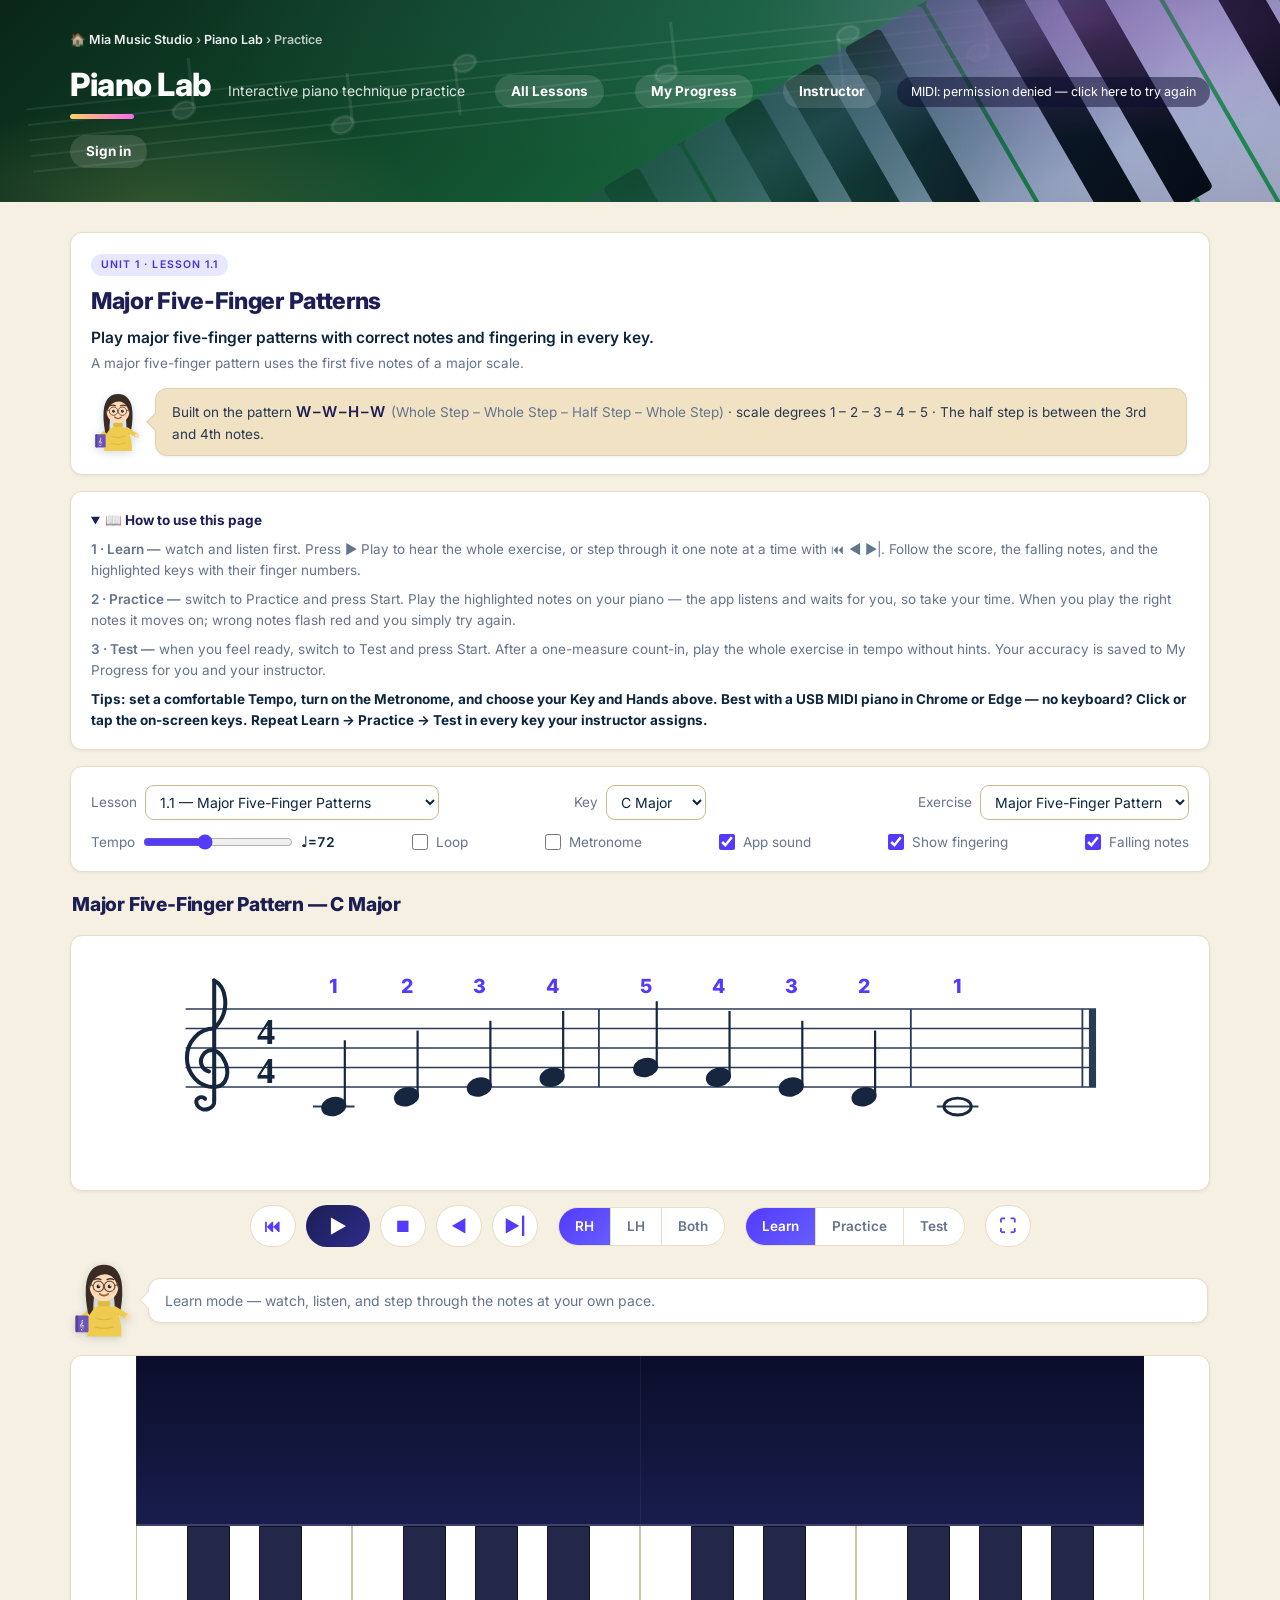
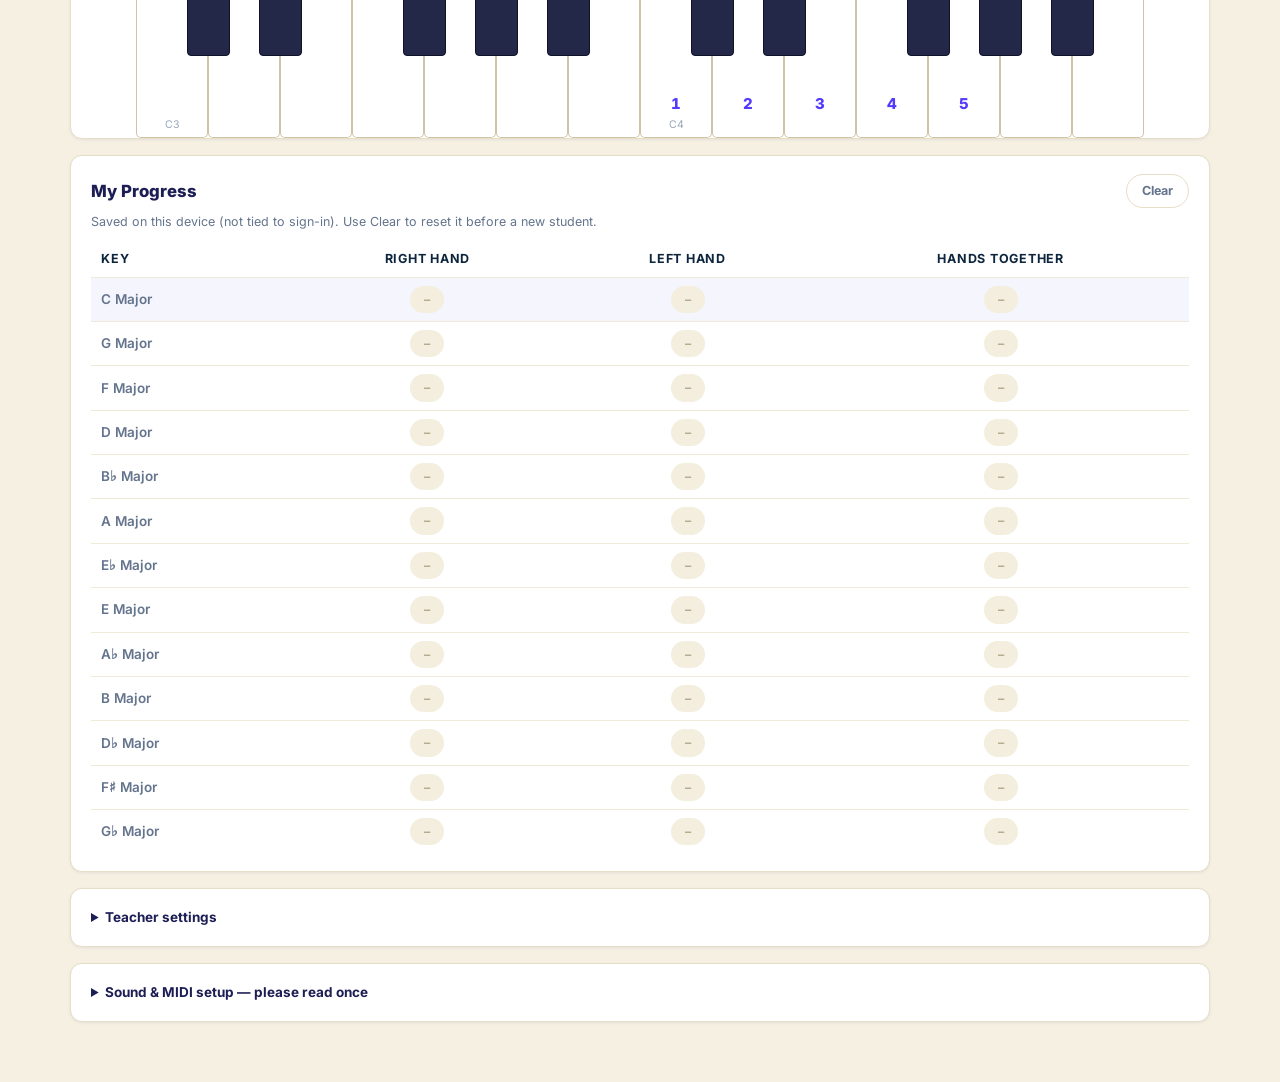
==== commit 5486b3ee: "Piano Lab: move fill-mode ⛶/⚙ to the top-right corner The utility buttons were hard to notice in the" ====
--- a/app.html
+++ b/app.html
@@ -4,7 +4,7 @@
 <meta charset="UTF-8">
 <meta name="viewport" content="width=device-width, initial-scale=1.0">
 <title>Piano Lab</title>
-<link rel="stylesheet" href="css/style.css?v=073">
+<link rel="stylesheet" href="css/style.css?v=075">
 <link rel="icon" type="image/svg+xml" href="favicon.svg">
 </head>
 <body>
@@ -92,11 +92,11 @@
       <button id="btnPrev" data-i18n-title="ui.prev">◀</button>
       <button id="btnNext" data-i18n-title="ui.next">▶|</button>
       <button id="btnStart" class="big start" data-i18n="ui.start"></button>
-      <button id="btnFull" data-i18n-title="ui.fullscreen">⛶</button>
-      <button id="btnFillCog" class="fill-only" data-i18n-title="ui.settings">⚙</button>
     </div>
     <div class="seg" id="segHand" role="group" aria-label="Hands"></div>
     <div class="seg" id="segMode" role="group" aria-label="Mode"></div>
+    <button id="btnFillCog" class="util-btn fill-only" data-i18n-title="ui.settings">⚙</button>
+    <button id="btnFull" class="util-btn" data-i18n-title="ui.fullscreen">⛶</button>
   </div>
   <div class="mia-strip">
     <svg class="mia-avatar" viewBox="10 8 100 126" aria-hidden="true"><use href="#miaShape"/></svg>
@@ -129,23 +129,23 @@
     <p data-i18n="setup.p4"></p>
   </details>
 </main>
-<script src="js/config.js?v=073"></script>
-<script src="locales/en.js?v=073"></script>
-<script src="locales/es.js?v=073"></script>
-<script src="js/i18n.js?v=073"></script>
-<script src="js/pitch.js?v=073"></script>
-<script src="js/exercises.js?v=073"></script>
-<script src="js/lessons.js?v=073"></script>
-<script src="js/curriculum.js?v=073"></script>
-<script src="js/lms.js?v=073"></script>
-<script src="js/notation.js?v=073"></script>
-<script src="js/piano.js?v=073"></script>
-<script src="js/fall.js?v=073"></script>
-<script src="js/audio.js?v=073"></script>
-<script src="js/midi.js?v=073"></script>
-<script src="js/player.js?v=073"></script>
-<script src="js/practice.js?v=073"></script>
-<script src="js/progress.js?v=073"></script>
-<script src="js/app.js?v=073"></script>
+<script src="js/config.js?v=075"></script>
+<script src="locales/en.js?v=075"></script>
+<script src="locales/es.js?v=075"></script>
+<script src="js/i18n.js?v=075"></script>
+<script src="js/pitch.js?v=075"></script>
+<script src="js/exercises.js?v=075"></script>
+<script src="js/lessons.js?v=075"></script>
+<script src="js/curriculum.js?v=075"></script>
+<script src="js/lms.js?v=075"></script>
+<script src="js/notation.js?v=075"></script>
+<script src="js/piano.js?v=075"></script>
+<script src="js/fall.js?v=075"></script>
+<script src="js/audio.js?v=075"></script>
+<script src="js/midi.js?v=075"></script>
+<script src="js/player.js?v=075"></script>
+<script src="js/practice.js?v=075"></script>
+<script src="js/progress.js?v=075"></script>
+<script src="js/app.js?v=075"></script>
 </body>
 </html>
--- a/css/style.css
+++ b/css/style.css
@@ -112,11 +112,11 @@
    keyboard, centered on one line */
 .play-strip{display:flex;align-items:center;justify-content:center;gap:20px;
   flex-wrap:wrap;margin:14px 0 0}
-.transport button{font:inherit;font-weight:700;cursor:pointer;border:1px solid var(--hairline);
+.transport button,.util-btn{font:inherit;font-weight:700;cursor:pointer;border:1px solid var(--hairline);
   border-radius:9999px;background:#fff;color:var(--primary);min-width:46px;min-height:42px;
   font-size:17px;transition:transform .12s,box-shadow .2s}
-.transport button:hover{background:var(--bg);box-shadow:var(--shadow)}
-.transport button:active{transform:scale(.97)}
+.transport button:hover,.util-btn:hover{background:var(--bg);box-shadow:var(--shadow)}
+.transport button:active,.util-btn:active{transform:scale(.97)}
 .transport button.big{min-width:64px;font-size:19px;color:#fff;border:none;
   background:linear-gradient(135deg,#1c1e54,#2e2b8c)}
 .transport button.big:hover{background:linear-gradient(135deg,#23265f,#3a37a8);
@@ -305,7 +305,17 @@
 /* utility buttons in fill mode: bigger, clearly tappable (instructor: the
    settings gear was too small) — ✕ = primary, ⚙ = solid gold so it stands out */
 body.pl-fill #btnFull,
-body.pl-fill #btnFillCog{min-width:56px;min-height:48px;font-size:24px}
+body.pl-fill #btnFillCog{min-width:58px;min-height:52px;
+  display:inline-flex;align-items:center;justify-content:center;line-height:1;padding:0}
+body.pl-fill #btnFull{font-size:28px}
+body.pl-fill #btnFillCog{font-size:34px}   /* gear reads bigger than the ✕ */
+/* the pair FLOATS at the fixed top-right corner (out of the play-strip flow so
+   the transport row never wraps and the keyboard keeps full height): ⛶ in the
+   corner, ⚙ just before it */
+body.pl-fill #btnFull,
+body.pl-fill #btnFillCog{position:fixed;top:8px;z-index:55;box-shadow:0 3px 10px rgba(13,37,61,.25)}
+body.pl-fill #btnFull{right:10px}
+body.pl-fill #btnFillCog{right:78px}
 body.pl-fill #btnFull{background:var(--primary);color:#fff;border-color:var(--primary)}
 body.pl-fill #btnFillCog{background:var(--accent);color:#fff;border:none}
 body.pl-fill #btnFillCog:hover{background:var(--accent-dark);box-shadow:0 4px 14px rgba(232,163,61,.4)}
